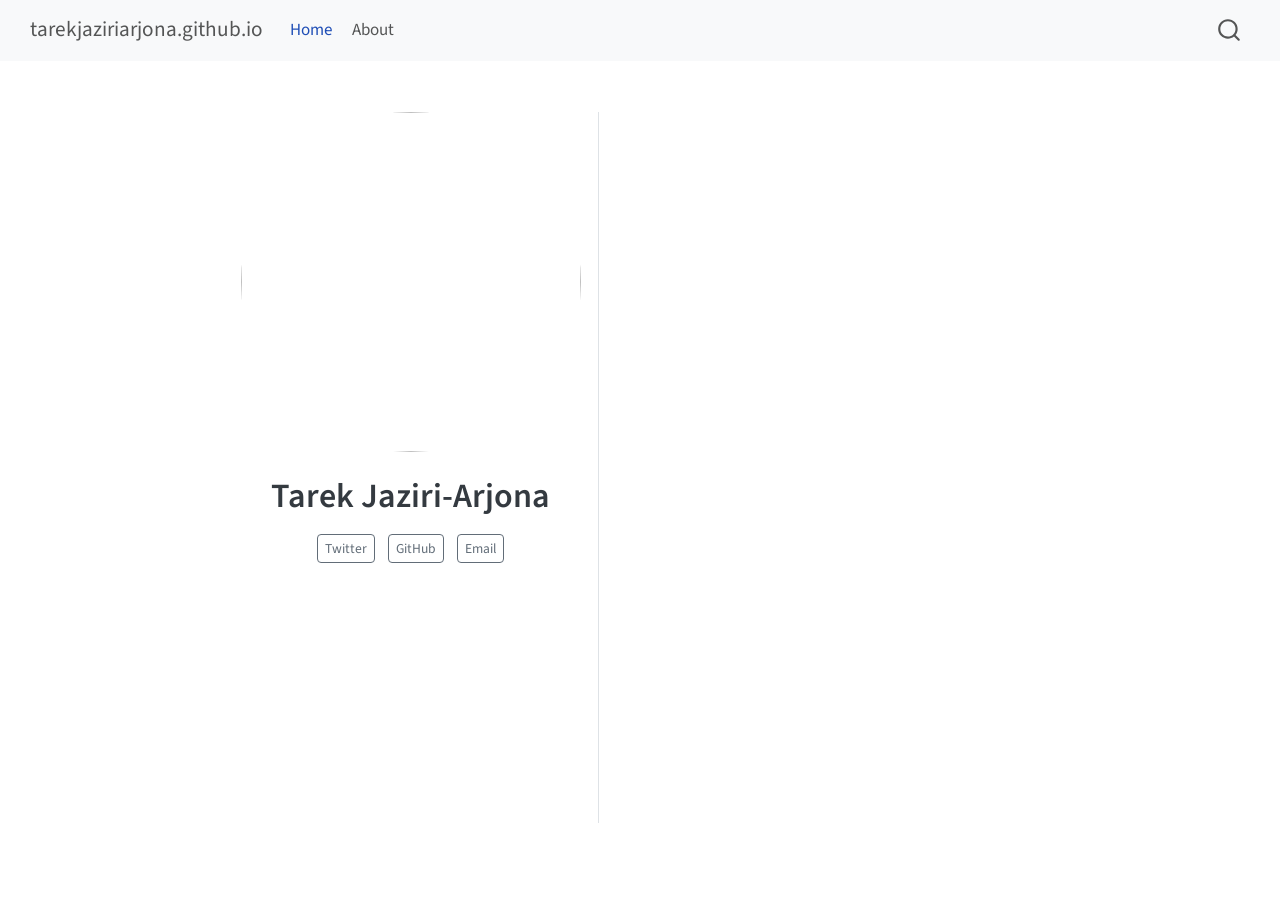
==== docs/index.html @ 38deed4d "about" ====
<!DOCTYPE html>
<html xmlns="http://www.w3.org/1999/xhtml" lang="en" xml:lang="en"><head>

<meta charset="utf-8">
<meta name="generator" content="quarto-1.4.554">

<meta name="viewport" content="width=device-width, initial-scale=1.0, user-scalable=yes">


<title>tarekjaziriarjona.github.io - Tarek Jaziri-Arjona</title>
<style>
code{white-space: pre-wrap;}
span.smallcaps{font-variant: small-caps;}
div.columns{display: flex; gap: min(4vw, 1.5em);}
div.column{flex: auto; overflow-x: auto;}
div.hanging-indent{margin-left: 1.5em; text-indent: -1.5em;}
ul.task-list{list-style: none;}
ul.task-list li input[type="checkbox"] {
  width: 0.8em;
  margin: 0 0.8em 0.2em -1em; /* quarto-specific, see https://github.com/quarto-dev/quarto-cli/issues/4556 */ 
  vertical-align: middle;
}
</style>


<script src="site_libs/quarto-nav/quarto-nav.js"></script>
<script src="site_libs/quarto-nav/headroom.min.js"></script>
<script src="site_libs/clipboard/clipboard.min.js"></script>
<script src="site_libs/quarto-search/autocomplete.umd.js"></script>
<script src="site_libs/quarto-search/fuse.min.js"></script>
<script src="site_libs/quarto-search/quarto-search.js"></script>
<meta name="quarto:offset" content="./">
<script src="site_libs/quarto-html/quarto.js"></script>
<script src="site_libs/quarto-html/popper.min.js"></script>
<script src="site_libs/quarto-html/tippy.umd.min.js"></script>
<link href="site_libs/quarto-html/tippy.css" rel="stylesheet">
<link href="site_libs/quarto-html/quarto-syntax-highlighting.css" rel="stylesheet" id="quarto-text-highlighting-styles">
<script src="site_libs/bootstrap/bootstrap.min.js"></script>
<link href="site_libs/bootstrap/bootstrap-icons.css" rel="stylesheet">
<link href="site_libs/bootstrap/bootstrap.min.css" rel="stylesheet" id="quarto-bootstrap" data-mode="light">
<script id="quarto-search-options" type="application/json">{
  "location": "navbar",
  "copy-button": false,
  "collapse-after": 3,
  "panel-placement": "end",
  "type": "overlay",
  "limit": 50,
  "keyboard-shortcut": [
    "f",
    "/",
    "s"
  ],
  "show-item-context": false,
  "language": {
    "search-no-results-text": "No results",
    "search-matching-documents-text": "matching documents",
    "search-copy-link-title": "Copy link to search",
    "search-hide-matches-text": "Hide additional matches",
    "search-more-match-text": "more match in this document",
    "search-more-matches-text": "more matches in this document",
    "search-clear-button-title": "Clear",
    "search-text-placeholder": "",
    "search-detached-cancel-button-title": "Cancel",
    "search-submit-button-title": "Submit",
    "search-label": "Search"
  }
}</script>


<link rel="stylesheet" href="styles.css">
</head>

<body class="nav-fixed fullcontent">

<div id="quarto-search-results"></div>
  <header id="quarto-header" class="headroom fixed-top">
    <nav class="navbar navbar-expand-lg " data-bs-theme="dark">
      <div class="navbar-container container-fluid">
      <div class="navbar-brand-container mx-auto">
    <a class="navbar-brand" href="./index.html">
    <span class="navbar-title">tarekjaziriarjona.github.io</span>
    </a>
  </div>
            <div id="quarto-search" class="" title="Search"></div>
          <button class="navbar-toggler" type="button" data-bs-toggle="collapse" data-bs-target="#navbarCollapse" aria-controls="navbarCollapse" aria-expanded="false" aria-label="Toggle navigation" onclick="if (window.quartoToggleHeadroom) { window.quartoToggleHeadroom(); }">
  <span class="navbar-toggler-icon"></span>
</button>
          <div class="collapse navbar-collapse" id="navbarCollapse">
            <ul class="navbar-nav navbar-nav-scroll me-auto">
  <li class="nav-item">
    <a class="nav-link active" href="./index.html" aria-current="page"> 
<span class="menu-text">Home</span></a>
  </li>  
  <li class="nav-item">
    <a class="nav-link" href="./about.html"> 
<span class="menu-text">About</span></a>
  </li>  
</ul>
          </div> <!-- /navcollapse -->
          <div class="quarto-navbar-tools">
</div>
      </div> <!-- /container-fluid -->
    </nav>
</header>
<!-- content -->
<div id="quarto-content" class="quarto-container page-columns page-rows-contents page-layout-article page-navbar">
<!-- sidebar -->
<!-- margin-sidebar -->
    
<!-- main -->
<div class="quarto-about-trestles content">
  <div class="about-entity">
    <img src="media/tarek.jpg" class="about-image
  round " style="height: 20em; width: 20em;">
<header id="title-block-header" class="quarto-title-block default">
<div class="quarto-title">
<h1 class="title">Tarek Jaziri-Arjona</h1>
</div>
<div class="quarto-title-meta">
  </div>
</header>
    <div class="about-links">
  <a href="https://www.x.com/tarekjaziri/" class="about-link" rel="" target="">
     <span class="about-link-text">Twitter</span>
  </a>
  <a href="https://github.com/tarekjaziriarjona" class="about-link" rel="" target="">
     <span class="about-link-text">GitHub</span>
  </a>
  <a href="mailto:tarek.jaziriarjona@eui.eu" class="about-link" rel="" target="">
     <span class="about-link-text">Email</span>
  </a>
</div>
  </div>
  <div class="about-contents"><main class="content" id="quarto-document-content">


</main></div>
</div>
 <!-- /main -->
<script id="quarto-html-after-body" type="application/javascript">
window.document.addEventListener("DOMContentLoaded", function (event) {
  const toggleBodyColorMode = (bsSheetEl) => {
    const mode = bsSheetEl.getAttribute("data-mode");
    const bodyEl = window.document.querySelector("body");
    if (mode === "dark") {
      bodyEl.classList.add("quarto-dark");
      bodyEl.classList.remove("quarto-light");
    } else {
      bodyEl.classList.add("quarto-light");
      bodyEl.classList.remove("quarto-dark");
    }
  }
  const toggleBodyColorPrimary = () => {
    const bsSheetEl = window.document.querySelector("link#quarto-bootstrap");
    if (bsSheetEl) {
      toggleBodyColorMode(bsSheetEl);
    }
  }
  toggleBodyColorPrimary();  
  const isCodeAnnotation = (el) => {
    for (const clz of el.classList) {
      if (clz.startsWith('code-annotation-')) {                     
        return true;
      }
    }
    return false;
  }
  const clipboard = new window.ClipboardJS('.code-copy-button', {
    text: function(trigger) {
      const codeEl = trigger.previousElementSibling.cloneNode(true);
      for (const childEl of codeEl.children) {
        if (isCodeAnnotation(childEl)) {
          childEl.remove();
        }
      }
      return codeEl.innerText;
    }
  });
  clipboard.on('success', function(e) {
    // button target
    const button = e.trigger;
    // don't keep focus
    button.blur();
    // flash "checked"
    button.classList.add('code-copy-button-checked');
    var currentTitle = button.getAttribute("title");
    button.setAttribute("title", "Copied!");
    let tooltip;
    if (window.bootstrap) {
      button.setAttribute("data-bs-toggle", "tooltip");
      button.setAttribute("data-bs-placement", "left");
      button.setAttribute("data-bs-title", "Copied!");
      tooltip = new bootstrap.Tooltip(button, 
        { trigger: "manual", 
          customClass: "code-copy-button-tooltip",
          offset: [0, -8]});
      tooltip.show();    
    }
    setTimeout(function() {
      if (tooltip) {
        tooltip.hide();
        button.removeAttribute("data-bs-title");
        button.removeAttribute("data-bs-toggle");
        button.removeAttribute("data-bs-placement");
      }
      button.setAttribute("title", currentTitle);
      button.classList.remove('code-copy-button-checked');
    }, 1000);
    // clear code selection
    e.clearSelection();
  });
    var localhostRegex = new RegExp(/^(?:http|https):\/\/localhost\:?[0-9]*\//);
    var mailtoRegex = new RegExp(/^mailto:/);
      var filterRegex = new RegExp('/' + window.location.host + '/');
    var isInternal = (href) => {
        return filterRegex.test(href) || localhostRegex.test(href) || mailtoRegex.test(href);
    }
    // Inspect non-navigation links and adorn them if external
 	var links = window.document.querySelectorAll('a[href]:not(.nav-link):not(.navbar-brand):not(.toc-action):not(.sidebar-link):not(.sidebar-item-toggle):not(.pagination-link):not(.no-external):not([aria-hidden]):not(.dropdown-item):not(.quarto-navigation-tool)');
    for (var i=0; i<links.length; i++) {
      const link = links[i];
      if (!isInternal(link.href)) {
        // undo the damage that might have been done by quarto-nav.js in the case of
        // links that we want to consider external
        if (link.dataset.originalHref !== undefined) {
          link.href = link.dataset.originalHref;
        }
      }
    }
  function tippyHover(el, contentFn, onTriggerFn, onUntriggerFn) {
    const config = {
      allowHTML: true,
      maxWidth: 500,
      delay: 100,
      arrow: false,
      appendTo: function(el) {
          return el.parentElement;
      },
      interactive: true,
      interactiveBorder: 10,
      theme: 'quarto',
      placement: 'bottom-start',
    };
    if (contentFn) {
      config.content = contentFn;
    }
    if (onTriggerFn) {
      config.onTrigger = onTriggerFn;
    }
    if (onUntriggerFn) {
      config.onUntrigger = onUntriggerFn;
    }
    window.tippy(el, config); 
  }
  const noterefs = window.document.querySelectorAll('a[role="doc-noteref"]');
  for (var i=0; i<noterefs.length; i++) {
    const ref = noterefs[i];
    tippyHover(ref, function() {
      // use id or data attribute instead here
      let href = ref.getAttribute('data-footnote-href') || ref.getAttribute('href');
      try { href = new URL(href).hash; } catch {}
      const id = href.replace(/^#\/?/, "");
      const note = window.document.getElementById(id);
      if (note) {
        return note.innerHTML;
      } else {
        return "";
      }
    });
  }
  const xrefs = window.document.querySelectorAll('a.quarto-xref');
  const processXRef = (id, note) => {
    // Strip column container classes
    const stripColumnClz = (el) => {
      el.classList.remove("page-full", "page-columns");
      if (el.children) {
        for (const child of el.children) {
          stripColumnClz(child);
        }
      }
    }
    stripColumnClz(note)
    if (id === null || id.startsWith('sec-')) {
      // Special case sections, only their first couple elements
      const container = document.createElement("div");
      if (note.children && note.children.length > 2) {
        container.appendChild(note.children[0].cloneNode(true));
        for (let i = 1; i < note.children.length; i++) {
          const child = note.children[i];
          if (child.tagName === "P" && child.innerText === "") {
            continue;
          } else {
            container.appendChild(child.cloneNode(true));
            break;
          }
        }
        if (window.Quarto?.typesetMath) {
          window.Quarto.typesetMath(container);
        }
        return container.innerHTML
      } else {
        if (window.Quarto?.typesetMath) {
          window.Quarto.typesetMath(note);
        }
        return note.innerHTML;
      }
    } else {
      // Remove any anchor links if they are present
      const anchorLink = note.querySelector('a.anchorjs-link');
      if (anchorLink) {
        anchorLink.remove();
      }
      if (window.Quarto?.typesetMath) {
        window.Quarto.typesetMath(note);
      }
      // TODO in 1.5, we should make sure this works without a callout special case
      if (note.classList.contains("callout")) {
        return note.outerHTML;
      } else {
        return note.innerHTML;
      }
    }
  }
  for (var i=0; i<xrefs.length; i++) {
    const xref = xrefs[i];
    tippyHover(xref, undefined, function(instance) {
      instance.disable();
      let url = xref.getAttribute('href');
      let hash = undefined; 
      if (url.startsWith('#')) {
        hash = url;
      } else {
        try { hash = new URL(url).hash; } catch {}
      }
      if (hash) {
        const id = hash.replace(/^#\/?/, "");
        const note = window.document.getElementById(id);
        if (note !== null) {
          try {
            const html = processXRef(id, note.cloneNode(true));
            instance.setContent(html);
          } finally {
            instance.enable();
            instance.show();
          }
        } else {
          // See if we can fetch this
          fetch(url.split('#')[0])
          .then(res => res.text())
          .then(html => {
            const parser = new DOMParser();
            const htmlDoc = parser.parseFromString(html, "text/html");
            const note = htmlDoc.getElementById(id);
            if (note !== null) {
              const html = processXRef(id, note);
              instance.setContent(html);
            } 
          }).finally(() => {
            instance.enable();
            instance.show();
          });
        }
      } else {
        // See if we can fetch a full url (with no hash to target)
        // This is a special case and we should probably do some content thinning / targeting
        fetch(url)
        .then(res => res.text())
        .then(html => {
          const parser = new DOMParser();
          const htmlDoc = parser.parseFromString(html, "text/html");
          const note = htmlDoc.querySelector('main.content');
          if (note !== null) {
            // This should only happen for chapter cross references
            // (since there is no id in the URL)
            // remove the first header
            if (note.children.length > 0 && note.children[0].tagName === "HEADER") {
              note.children[0].remove();
            }
            const html = processXRef(null, note);
            instance.setContent(html);
          } 
        }).finally(() => {
          instance.enable();
          instance.show();
        });
      }
    }, function(instance) {
    });
  }
      let selectedAnnoteEl;
      const selectorForAnnotation = ( cell, annotation) => {
        let cellAttr = 'data-code-cell="' + cell + '"';
        let lineAttr = 'data-code-annotation="' +  annotation + '"';
        const selector = 'span[' + cellAttr + '][' + lineAttr + ']';
        return selector;
      }
      const selectCodeLines = (annoteEl) => {
        const doc = window.document;
        const targetCell = annoteEl.getAttribute("data-target-cell");
        const targetAnnotation = annoteEl.getAttribute("data-target-annotation");
        const annoteSpan = window.document.querySelector(selectorForAnnotation(targetCell, targetAnnotation));
        const lines = annoteSpan.getAttribute("data-code-lines").split(",");
        const lineIds = lines.map((line) => {
          return targetCell + "-" + line;
        })
        let top = null;
        let height = null;
        let parent = null;
        if (lineIds.length > 0) {
            //compute the position of the single el (top and bottom and make a div)
            const el = window.document.getElementById(lineIds[0]);
            top = el.offsetTop;
            height = el.offsetHeight;
            parent = el.parentElement.parentElement;
          if (lineIds.length > 1) {
            const lastEl = window.document.getElementById(lineIds[lineIds.length - 1]);
            const bottom = lastEl.offsetTop + lastEl.offsetHeight;
            height = bottom - top;
          }
          if (top !== null && height !== null && parent !== null) {
            // cook up a div (if necessary) and position it 
            let div = window.document.getElementById("code-annotation-line-highlight");
            if (div === null) {
              div = window.document.createElement("div");
              div.setAttribute("id", "code-annotation-line-highlight");
              div.style.position = 'absolute';
              parent.appendChild(div);
            }
            div.style.top = top - 2 + "px";
            div.style.height = height + 4 + "px";
            div.style.left = 0;
            let gutterDiv = window.document.getElementById("code-annotation-line-highlight-gutter");
            if (gutterDiv === null) {
              gutterDiv = window.document.createElement("div");
              gutterDiv.setAttribute("id", "code-annotation-line-highlight-gutter");
              gutterDiv.style.position = 'absolute';
              const codeCell = window.document.getElementById(targetCell);
              const gutter = codeCell.querySelector('.code-annotation-gutter');
              gutter.appendChild(gutterDiv);
            }
            gutterDiv.style.top = top - 2 + "px";
            gutterDiv.style.height = height + 4 + "px";
          }
          selectedAnnoteEl = annoteEl;
        }
      };
      const unselectCodeLines = () => {
        const elementsIds = ["code-annotation-line-highlight", "code-annotation-line-highlight-gutter"];
        elementsIds.forEach((elId) => {
          const div = window.document.getElementById(elId);
          if (div) {
            div.remove();
          }
        });
        selectedAnnoteEl = undefined;
      };
        // Handle positioning of the toggle
    window.addEventListener(
      "resize",
      throttle(() => {
        elRect = undefined;
        if (selectedAnnoteEl) {
          selectCodeLines(selectedAnnoteEl);
        }
      }, 10)
    );
    function throttle(fn, ms) {
    let throttle = false;
    let timer;
      return (...args) => {
        if(!throttle) { // first call gets through
            fn.apply(this, args);
            throttle = true;
        } else { // all the others get throttled
            if(timer) clearTimeout(timer); // cancel #2
            timer = setTimeout(() => {
              fn.apply(this, args);
              timer = throttle = false;
            }, ms);
        }
      };
    }
      // Attach click handler to the DT
      const annoteDls = window.document.querySelectorAll('dt[data-target-cell]');
      for (const annoteDlNode of annoteDls) {
        annoteDlNode.addEventListener('click', (event) => {
          const clickedEl = event.target;
          if (clickedEl !== selectedAnnoteEl) {
            unselectCodeLines();
            const activeEl = window.document.querySelector('dt[data-target-cell].code-annotation-active');
            if (activeEl) {
              activeEl.classList.remove('code-annotation-active');
            }
            selectCodeLines(clickedEl);
            clickedEl.classList.add('code-annotation-active');
          } else {
            // Unselect the line
            unselectCodeLines();
            clickedEl.classList.remove('code-annotation-active');
          }
        });
      }
  const findCites = (el) => {
    const parentEl = el.parentElement;
    if (parentEl) {
      const cites = parentEl.dataset.cites;
      if (cites) {
        return {
          el,
          cites: cites.split(' ')
        };
      } else {
        return findCites(el.parentElement)
      }
    } else {
      return undefined;
    }
  };
  var bibliorefs = window.document.querySelectorAll('a[role="doc-biblioref"]');
  for (var i=0; i<bibliorefs.length; i++) {
    const ref = bibliorefs[i];
    const citeInfo = findCites(ref);
    if (citeInfo) {
      tippyHover(citeInfo.el, function() {
        var popup = window.document.createElement('div');
        citeInfo.cites.forEach(function(cite) {
          var citeDiv = window.document.createElement('div');
          citeDiv.classList.add('hanging-indent');
          citeDiv.classList.add('csl-entry');
          var biblioDiv = window.document.getElementById('ref-' + cite);
          if (biblioDiv) {
            citeDiv.innerHTML = biblioDiv.innerHTML;
          }
          popup.appendChild(citeDiv);
        });
        return popup.innerHTML;
      });
    }
  }
});
</script>
</div> <!-- /content -->




</body></html>
---- docs/site_libs/quarto-html/tippy.css ----
.tippy-box[data-animation=fade][data-state=hidden]{opacity:0}[data-tippy-root]{max-width:calc(100vw - 10px)}.tippy-box{position:relative;background-color:#333;color:#fff;border-radius:4px;font-size:14px;line-height:1.4;white-space:normal;outline:0;transition-property:transform,visibility,opacity}.tippy-box[data-placement^=top]>.tippy-arrow{bottom:0}.tippy-box[data-placement^=top]>.tippy-arrow:before{bottom:-7px;left:0;border-width:8px 8px 0;border-top-color:initial;transform-origin:center top}.tippy-box[data-placement^=bottom]>.tippy-arrow{top:0}.tippy-box[data-placement^=bottom]>.tippy-arrow:before{top:-7px;left:0;border-width:0 8px 8px;border-bottom-color:initial;transform-origin:center bottom}.tippy-box[data-placement^=left]>.tippy-arrow{right:0}.tippy-box[data-placement^=left]>.tippy-arrow:before{border-width:8px 0 8px 8px;border-left-color:initial;right:-7px;transform-origin:center left}.tippy-box[data-placement^=right]>.tippy-arrow{left:0}.tippy-box[data-placement^=right]>.tippy-arrow:before{left:-7px;border-width:8px 8px 8px 0;border-right-color:initial;transform-origin:center right}.tippy-box[data-inertia][data-state=visible]{transition-timing-function:cubic-bezier(.54,1.5,.38,1.11)}.tippy-arrow{width:16px;height:16px;color:#333}.tippy-arrow:before{content:"";position:absolute;border-color:transparent;border-style:solid}.tippy-content{position:relative;padding:5px 9px;z-index:1}
---- docs/site_libs/quarto-html/quarto-syntax-highlighting.css ----
/* quarto syntax highlight colors */
:root {
  --quarto-hl-ot-color: #003B4F;
  --quarto-hl-at-color: #657422;
  --quarto-hl-ss-color: #20794D;
  --quarto-hl-an-color: #5E5E5E;
  --quarto-hl-fu-color: #4758AB;
  --quarto-hl-st-color: #20794D;
  --quarto-hl-cf-color: #003B4F;
  --quarto-hl-op-color: #5E5E5E;
  --quarto-hl-er-color: #AD0000;
  --quarto-hl-bn-color: #AD0000;
  --quarto-hl-al-color: #AD0000;
  --quarto-hl-va-color: #111111;
  --quarto-hl-bu-color: inherit;
  --quarto-hl-ex-color: inherit;
  --quarto-hl-pp-color: #AD0000;
  --quarto-hl-in-color: #5E5E5E;
  --quarto-hl-vs-color: #20794D;
  --quarto-hl-wa-color: #5E5E5E;
  --quarto-hl-do-color: #5E5E5E;
  --quarto-hl-im-color: #00769E;
  --quarto-hl-ch-color: #20794D;
  --quarto-hl-dt-color: #AD0000;
  --quarto-hl-fl-color: #AD0000;
  --quarto-hl-co-color: #5E5E5E;
  --quarto-hl-cv-color: #5E5E5E;
  --quarto-hl-cn-color: #8f5902;
  --quarto-hl-sc-color: #5E5E5E;
  --quarto-hl-dv-color: #AD0000;
  --quarto-hl-kw-color: #003B4F;
}

/* other quarto variables */
:root {
  --quarto-font-monospace: SFMono-Regular, Menlo, Monaco, Consolas, "Liberation Mono", "Courier New", monospace;
}

pre > code.sourceCode > span {
  color: #003B4F;
}

code span {
  color: #003B4F;
}

code.sourceCode > span {
  color: #003B4F;
}

div.sourceCode,
div.sourceCode pre.sourceCode {
  color: #003B4F;
}

code span.ot {
  color: #003B4F;
  font-style: inherit;
}

code span.at {
  color: #657422;
  font-style: inherit;
}

code span.ss {
  color: #20794D;
  font-style: inherit;
}

code span.an {
  color: #5E5E5E;
  font-style: inherit;
}

code span.fu {
  color: #4758AB;
  font-style: inherit;
}

code span.st {
  color: #20794D;
  font-style: inherit;
}

code span.cf {
  color: #003B4F;
  font-style: inherit;
}

code span.op {
  color: #5E5E5E;
  font-style: inherit;
}

code span.er {
  color: #AD0000;
  font-style: inherit;
}

code span.bn {
  color: #AD0000;
  font-style: inherit;
}

code span.al {
  color: #AD0000;
  font-style: inherit;
}

code span.va {
  color: #111111;
  font-style: inherit;
}

code span.bu {
  font-style: inherit;
}

code span.ex {
  font-style: inherit;
}

code span.pp {
  color: #AD0000;
  font-style: inherit;
}

code span.in {
  color: #5E5E5E;
  font-style: inherit;
}

code span.vs {
  color: #20794D;
  font-style: inherit;
}

code span.wa {
  color: #5E5E5E;
  font-style: italic;
}

code span.do {
  color: #5E5E5E;
  font-style: italic;
}

code span.im {
  color: #00769E;
  font-style: inherit;
}

code span.ch {
  color: #20794D;
  font-style: inherit;
}

code span.dt {
  color: #AD0000;
  font-style: inherit;
}

code span.fl {
  color: #AD0000;
  font-style: inherit;
}

code span.co {
  color: #5E5E5E;
  font-style: inherit;
}

code span.cv {
  color: #5E5E5E;
  font-style: italic;
}

code span.cn {
  color: #8f5902;
  font-style: inherit;
}

code span.sc {
  color: #5E5E5E;
  font-style: inherit;
}

code span.dv {
  color: #AD0000;
  font-style: inherit;
}

code span.kw {
  color: #003B4F;
  font-style: inherit;
}

.prevent-inlining {
  content: "</";
}

/*# sourceMappingURL=debc5d5d77c3f9108843748ff7464032.css.map */
---- docs/styles.css ----
/* css styles */
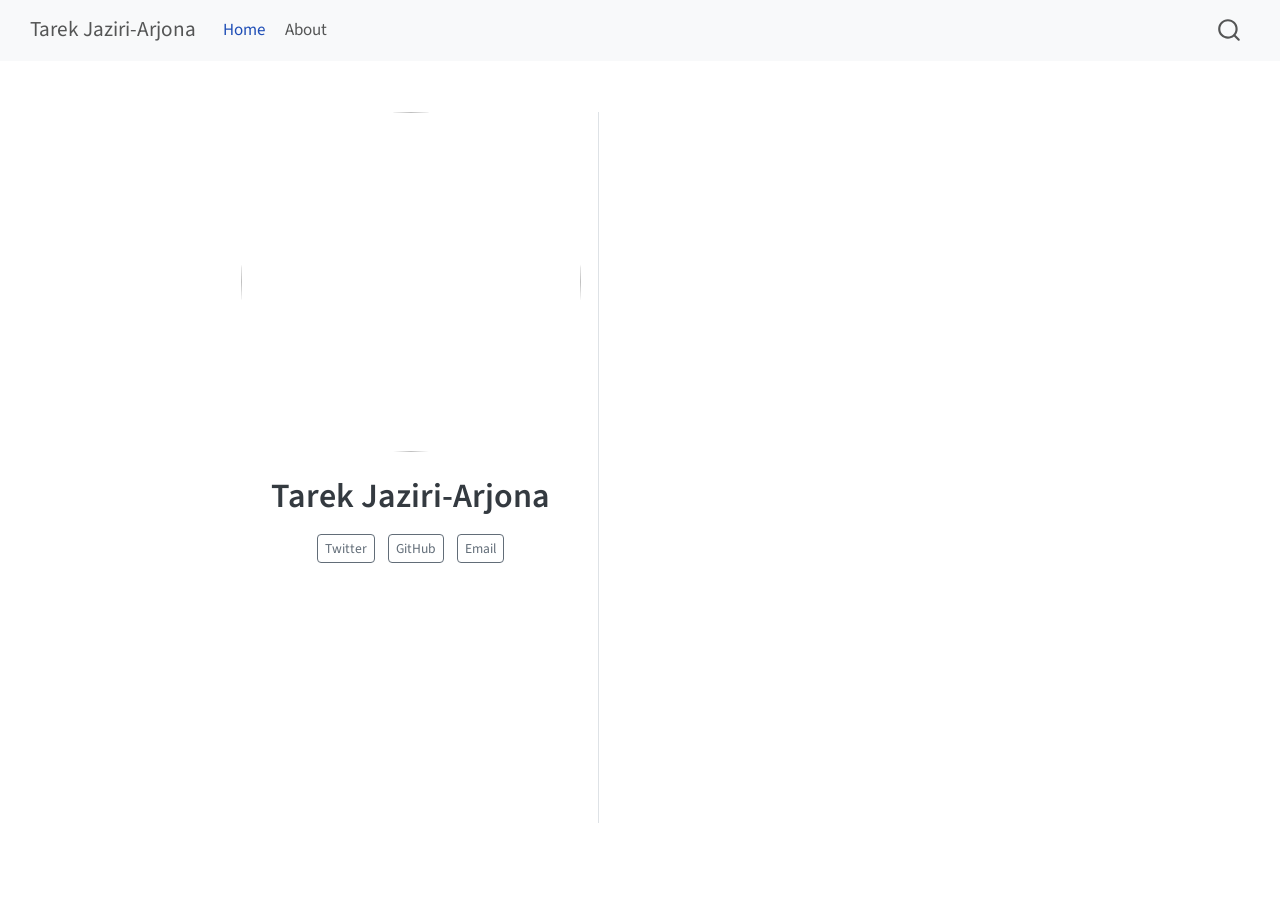
==== commit 901fc55d: "ok" ====
--- a/docs/index.html
+++ b/docs/index.html
@@ -7,7 +7,7 @@
 <meta name="viewport" content="width=device-width, initial-scale=1.0, user-scalable=yes">
 
 
-<title>tarekjaziriarjona.github.io - Tarek Jaziri-Arjona</title>
+<title>Tarek Jaziri-Arjona</title>
 <style>
 code{white-space: pre-wrap;}
 span.smallcaps{font-variant: small-caps;}
@@ -78,7 +78,7 @@
       <div class="navbar-container container-fluid">
       <div class="navbar-brand-container mx-auto">
     <a class="navbar-brand" href="./index.html">
-    <span class="navbar-title">tarekjaziriarjona.github.io</span>
+    <span class="navbar-title">Tarek Jaziri-Arjona</span>
     </a>
   </div>
             <div id="quarto-search" class="" title="Search"></div>
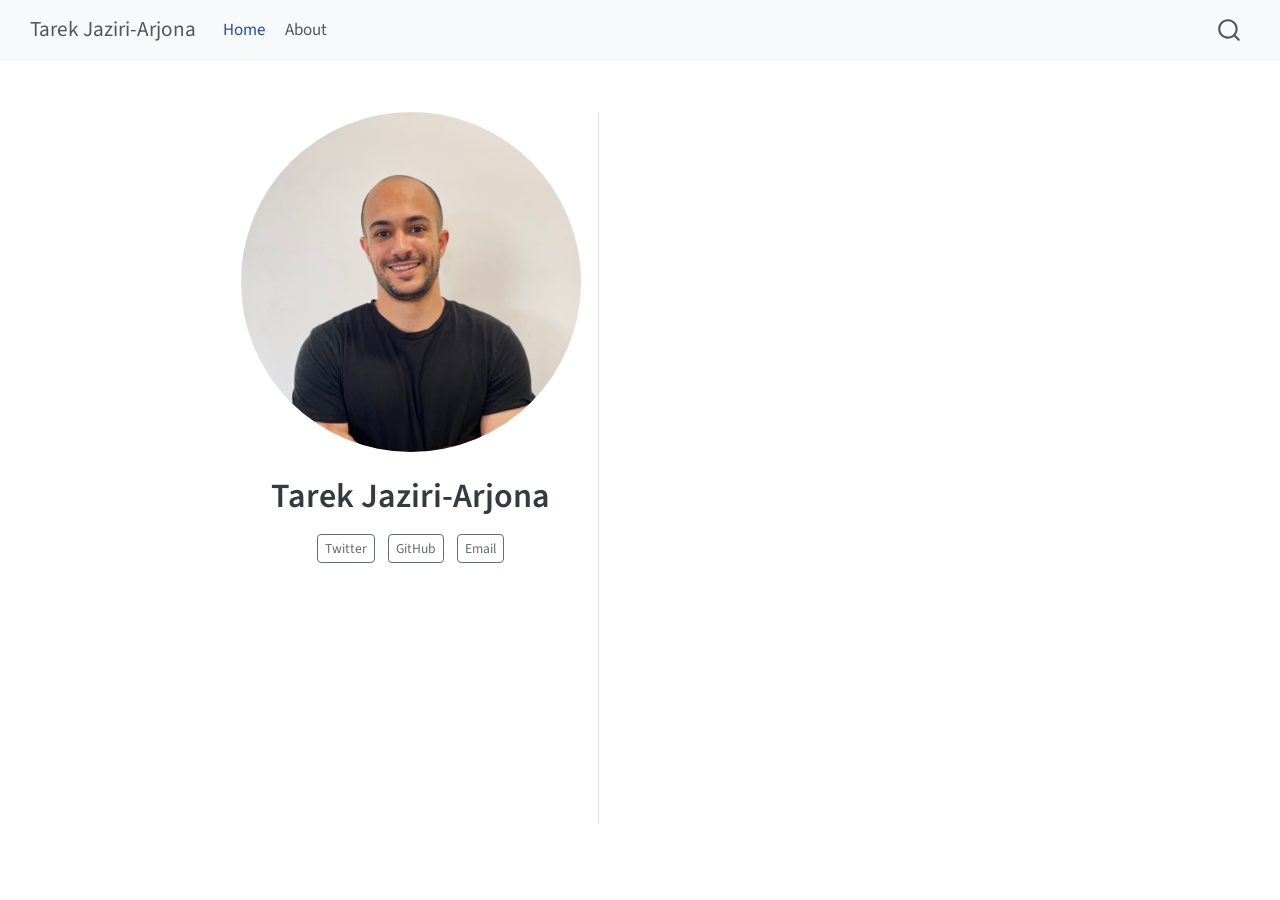
==== commit 4ed50156: "media" ====
--- a/docs/index.html
+++ b/docs/index.html
@@ -110,7 +110,7 @@
 <!-- main -->
 <div class="quarto-about-trestles content">
   <div class="about-entity">
-    <img src="media/tarek.jpg" class="about-image
+    <img src="media/tarek.jpeg" class="about-image
   round " style="height: 20em; width: 20em;">
 <header id="title-block-header" class="quarto-title-block default">
 <div class="quarto-title">
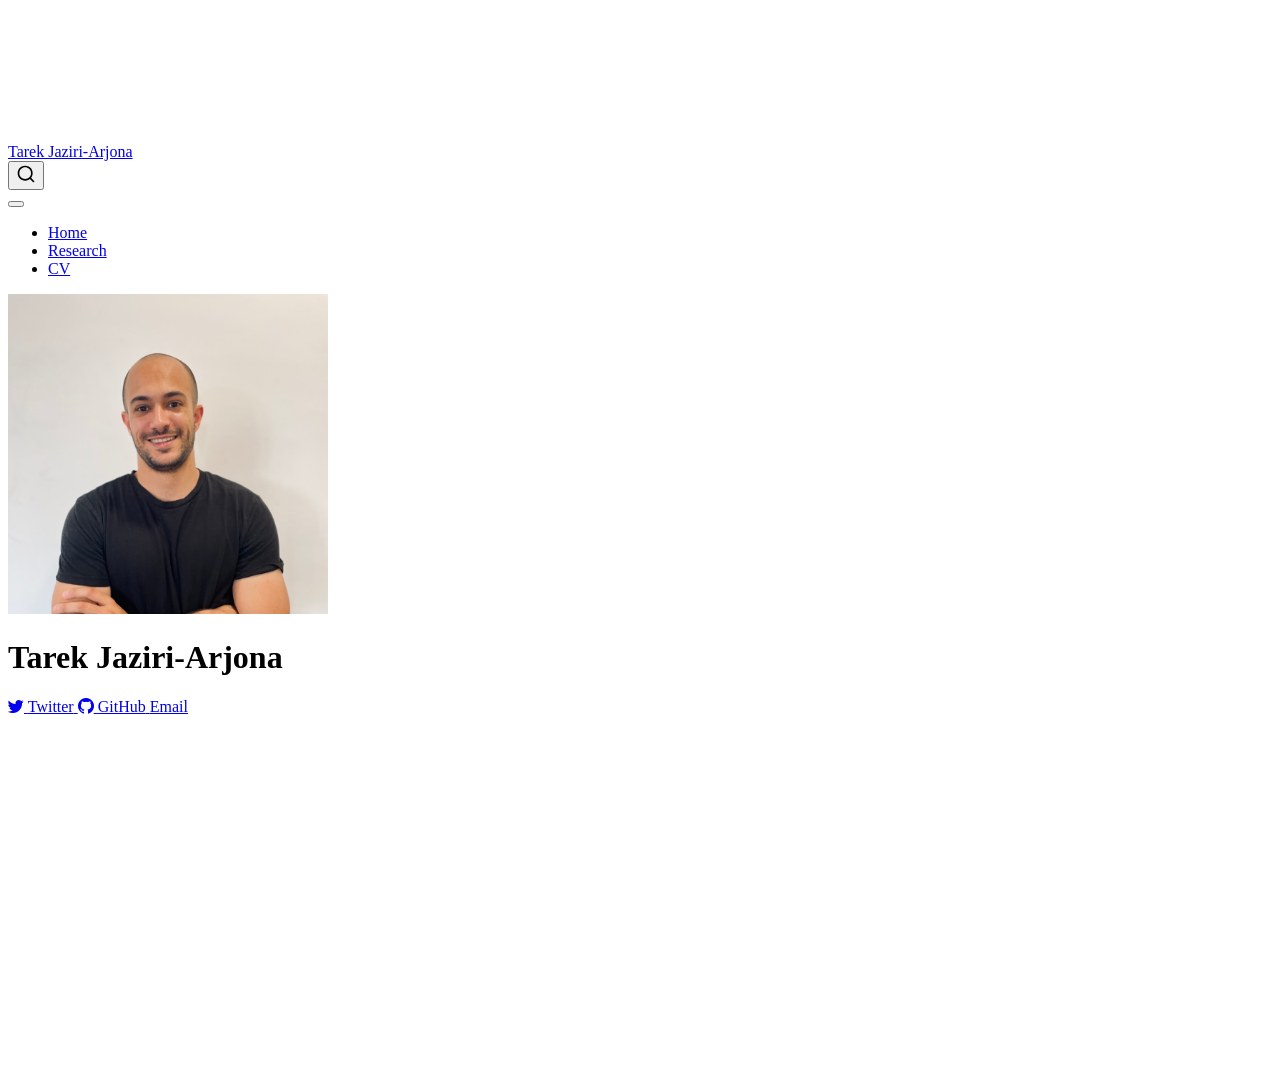
==== commit 5a0751f0: "change" ====
--- a/docs/index.html
+++ b/docs/index.html
@@ -70,7 +70,7 @@
 <link rel="stylesheet" href="styles.css">
 </head>
 
-<body class="nav-fixed fullcontent">
+<body class="nav-fixed">
 
 <div id="quarto-search-results"></div>
   <header id="quarto-header" class="headroom fixed-top">
@@ -93,7 +93,11 @@
   </li>  
   <li class="nav-item">
     <a class="nav-link" href="./about.html"> 
-<span class="menu-text">About</span></a>
+<span class="menu-text">Research</span></a>
+  </li>  
+  <li class="nav-item">
+    <a class="nav-link" href="./CV.html"> 
+<span class="menu-text">CV</span></a>
   </li>  
 </ul>
           </div> <!-- /navcollapse -->
@@ -103,12 +107,12 @@
     </nav>
 </header>
 <!-- content -->
-<div id="quarto-content" class="quarto-container page-columns page-rows-contents page-layout-article page-navbar">
+<div id="quarto-content" class="quarto-container page-columns page-rows-contents page-layout-full page-navbar">
 <!-- sidebar -->
 <!-- margin-sidebar -->
     
 <!-- main -->
-<div class="quarto-about-trestles content">
+<div class="quarto-about-trestles content column-page">
   <div class="about-entity">
     <img src="media/tarek.jpeg" class="about-image
   round " style="height: 20em; width: 20em;">
@@ -116,14 +120,16 @@
 <div class="quarto-title">
 <h1 class="title">Tarek Jaziri-Arjona</h1>
 </div>
-<div class="quarto-title-meta">
+<div class="quarto-title-meta column-page">
   </div>
 </header>
     <div class="about-links">
   <a href="https://www.x.com/tarekjaziri/" class="about-link" rel="" target="">
+    <i class="bi bi-twitter"></i>
      <span class="about-link-text">Twitter</span>
   </a>
   <a href="https://github.com/tarekjaziriarjona" class="about-link" rel="" target="">
+    <i class="bi bi-github"></i>
      <span class="about-link-text">GitHub</span>
   </a>
   <a href="mailto:tarek.jaziriarjona@eui.eu" class="about-link" rel="" target="">
@@ -131,7 +137,7 @@
   </a>
 </div>
   </div>
-  <div class="about-contents"><main class="content" id="quarto-document-content">
+  <div class="about-contents"><main class="content column-page" id="quarto-document-content">
 
 
 </main></div>
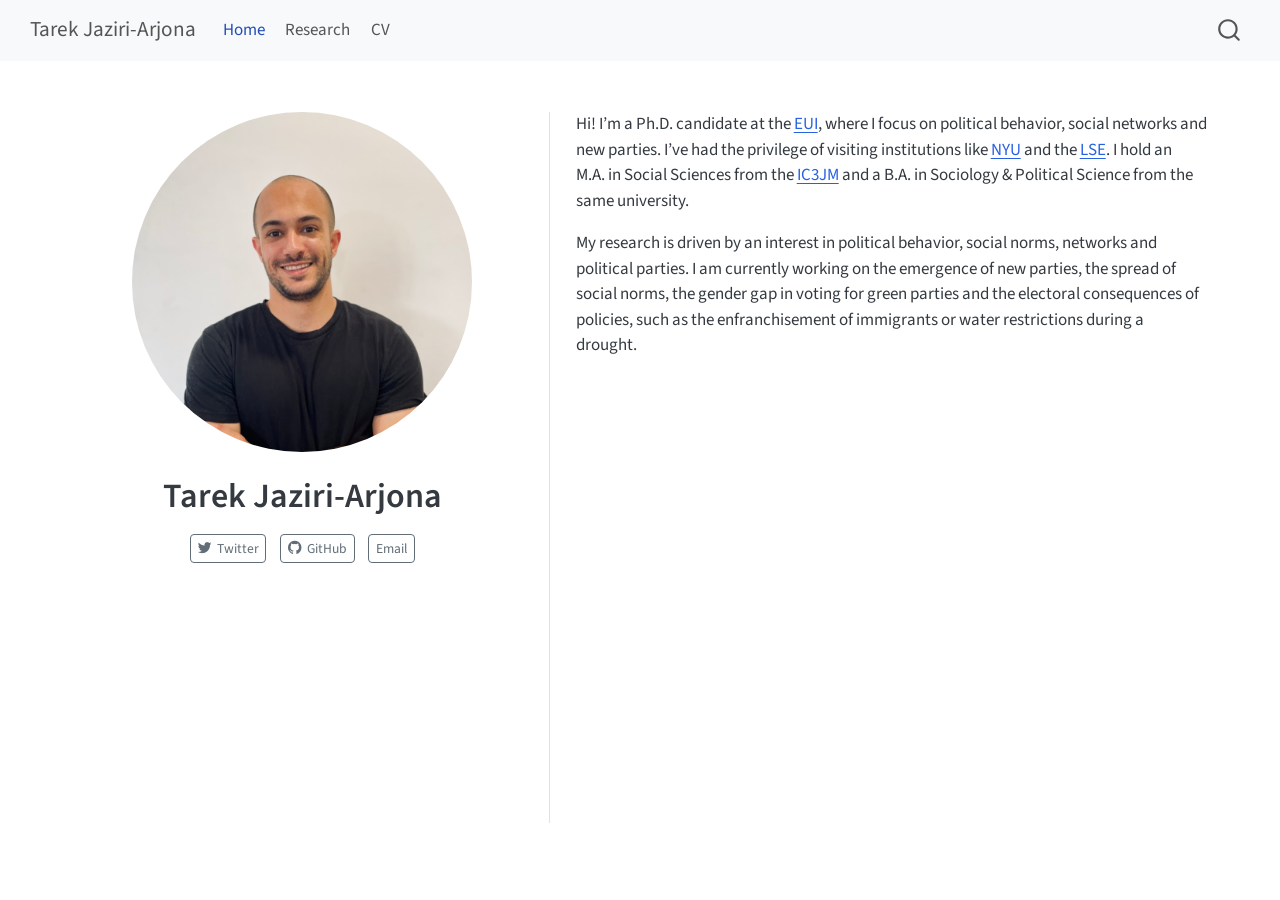
==== commit db45b694: "abotu" ====
--- a/docs/index.html
+++ b/docs/index.html
@@ -92,7 +92,7 @@
 <span class="menu-text">Home</span></a>
   </li>  
   <li class="nav-item">
-    <a class="nav-link" href="./about.html"> 
+    <a class="nav-link" href="./research.html"> 
 <span class="menu-text">Research</span></a>
   </li>  
   <li class="nav-item">
@@ -138,6 +138,8 @@
 </div>
   </div>
   <div class="about-contents"><main class="content column-page" id="quarto-document-content">
+<p>Hi! I’m a Ph.D.&nbsp;candidate at the <a href="https://www.eui.eu/en/home">EUI</a>, where I focus on political behavior, social networks and new parties. I’ve had the privilege of visiting institutions like <a href="https://as.nyu.edu/departments/politics.html">NYU</a> and the <a href="https://www.lse.ac.uk/government">LSE</a>. I hold an M.A.&nbsp;in Social Sciences from the <a href="https://ic3jm.es/en/">IC3JM</a> and a B.A. in Sociology &amp; Political Science from the same university.</p>
+<p>My research is driven by an interest in political behavior, social norms, networks and political parties. I am currently working on the emergence of new parties, the spread of social norms, the gender gap in voting for green parties and the electoral consequences of policies, such as the enfranchisement of immigrants or water restrictions during a drought.</p>
 
 
 </main></div>
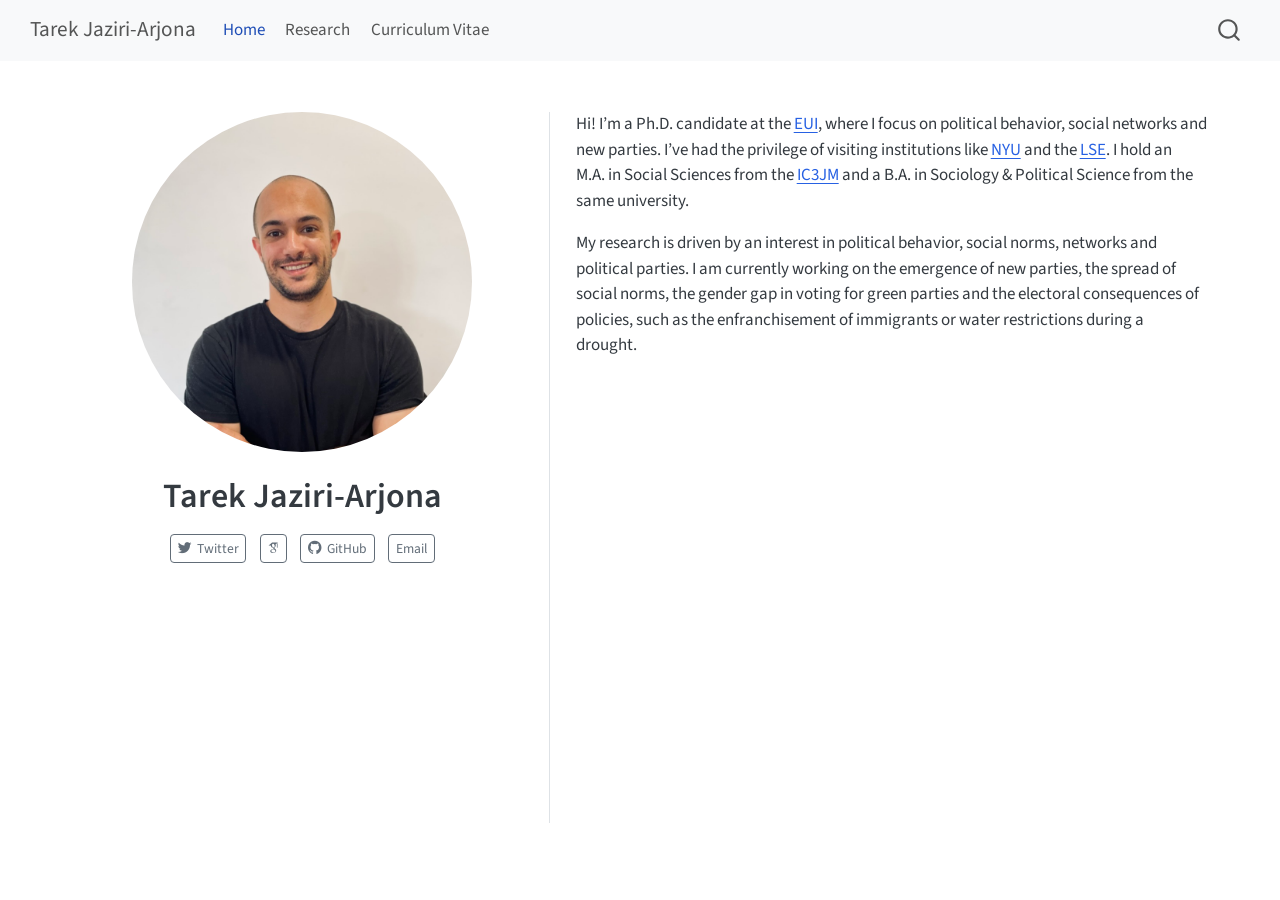
==== commit b4921a6a: "ch" ====
--- a/docs/index.html
+++ b/docs/index.html
@@ -38,6 +38,8 @@
 <script src="site_libs/bootstrap/bootstrap.min.js"></script>
 <link href="site_libs/bootstrap/bootstrap-icons.css" rel="stylesheet">
 <link href="site_libs/bootstrap/bootstrap.min.css" rel="stylesheet" id="quarto-bootstrap" data-mode="light">
+<link href="site_libs/quarto-contrib/academicons-1.9.2/all.css" rel="stylesheet">
+<link href="site_libs/quarto-contrib/academicons-1.9.2/size.css" rel="stylesheet">
 <script id="quarto-search-options" type="application/json">{
   "location": "navbar",
   "copy-button": false,
@@ -97,7 +99,7 @@
   </li>  
   <li class="nav-item">
     <a class="nav-link" href="./CV.html"> 
-<span class="menu-text">CV</span></a>
+<span class="menu-text">Curriculum Vitae</span></a>
   </li>  
 </ul>
           </div> <!-- /navcollapse -->
@@ -128,6 +130,9 @@
     <i class="bi bi-twitter"></i>
      <span class="about-link-text">Twitter</span>
   </a>
+  <a href="https://scholar.google.com/citations?user=UDPjzgoAAAAJ&amp;hl=en&amp;oi=ao" class="about-link" rel="" target="">
+     <span class="about-link-text"><i class="ai  ai-google-scholar"></i></span>
+  </a>
   <a href="https://github.com/tarekjaziriarjona" class="about-link" rel="" target="">
     <i class="bi bi-github"></i>
      <span class="about-link-text">GitHub</span>
--- a/docs/site_libs/quarto-contrib/academicons-1.9.2/all.css
+++ b/docs/site_libs/quarto-contrib/academicons-1.9.2/all.css
@@ -0,0 +1,738 @@
+/*
+ *  Academicons 1.9.4 by James Walsh (https://github.com/jpswalsh) and Katja Bercic (https://github.com/katjabercic)
+ *  Fonts generated using FontForge - https://fontforge.org
+ *  Square icons designed to be used alongside Font Awesome square icons - https://fortawesome.github.io/Font-Awesome/
+ *  Licenses - Font: SIL OFL 1.1, CSS: MIT License
+ */
+@font-face {
+  font-family: 'Academicons';
+  font-style: normal;
+  font-weight: 400;
+  font-display: block;
+  src: url('1e21o67/academicons.eot');
+  src: url('1e21o67/academicons.eot') format('embedded-opentype'),
+    url('1e21o67/academicons.ttf') format('truetype'),
+    url('1e21o67/academicons.woff') format('woff'),
+    url('1e21o67/academicons.svg') format('svg');
+}
+
+.ai {
+  font-family: 'Academicons';
+  font-weight: 400;
+  -moz-osx-font-smoothing: grayscale;
+  -webkit-font-smoothing: antialiased;
+  display: inline-block;
+  font-style: normal;
+  font-variant: normal;
+  text-rendering: auto;
+  line-height: 1;
+}
+
+.ai-academia:before {
+  content: "\e9af";
+}
+
+.ai-academia-square:before {
+  content: "\e93d";
+}
+
+.ai-acclaim:before {
+  content: "\e92e";
+}
+
+.ai-acclaim-square:before {
+  content: "\e93a";
+}
+
+.ai-acm:before {
+  content: "\e93c";
+}
+
+.ai-acm-square:before {
+  content: "\e95d";
+}
+
+.ai-acmdl:before {
+  content: "\e96a";
+}
+
+.ai-acmdl-square:before {
+  content: "\e9d3";
+}
+
+.ai-ads:before {
+  content: "\e9cb";
+}
+
+.ai-ads-square:before {
+  content: "\e94a";
+}
+
+.ai-africarxiv:before {
+  content: "\e91b";
+}
+
+.ai-africarxiv-square:before {
+  content: "\e90b";
+}
+
+.ai-archive:before {
+  content: "\e955";
+}
+
+.ai-archive-square:before {
+  content: "\e956";
+}
+
+.ai-arxiv:before {
+  content: "\e974";
+}
+
+.ai-arxiv-square:before {
+  content: "\e9a6";
+}
+
+.ai-biorxiv:before {
+  content: "\e9a2";
+}
+
+.ai-biorxiv-square:before {
+  content: "\e98b";
+}
+
+.ai-ceur:before {
+  content: "\e96d";
+}
+
+.ai-ceur-square:before {
+  content: "\e92f";
+}
+
+.ai-ciencia-vitae:before {
+  content: "\e912";
+}
+
+.ai-ciencia-vitae-square:before {
+  content: "\e913";
+}
+
+.ai-clarivate:before {
+  content: "\e924";
+}
+
+.ai-clarivate-square:before {
+  content: "\e925";
+}
+
+.ai-closed-access:before {
+  content: "\e942";
+}
+
+.ai-closed-access-square:before {
+  content: "\e943";
+}
+
+.ai-conversation:before {
+  content: "\e94c";
+}
+
+.ai-conversation-square:before {
+  content: "\e915";
+}
+
+.ai-coursera:before {
+  content: "\e95f";
+}
+
+.ai-coursera-square:before {
+  content: "\e97f";
+}
+
+.ai-crossref:before {
+  content: "\e918";
+}
+
+.ai-crossref-square:before {
+  content: "\e919";
+}
+
+.ai-cv:before {
+  content: "\e9a5";
+}
+
+.ai-cv-square:before {
+  content: "\e90a";
+}
+
+.ai-datacite:before {
+  content: "\e91c";
+}
+
+.ai-datacite-square:before {
+  content: "\e91d";
+}
+
+.ai-dataverse:before {
+  content: "\e9f7";
+}
+
+.ai-dataverse-square:before {
+  content: "\e9e4";
+}
+
+.ai-dblp:before {
+  content: "\e94f";
+}
+
+.ai-dblp-square:before {
+  content: "\e93f";
+}
+
+.ai-depsy:before {
+  content: "\e97a";
+}
+
+.ai-depsy-square:before {
+  content: "\e94b";
+}
+
+.ai-doi:before {
+  content: "\e97e";
+}
+
+.ai-doi-square:before {
+  content: "\e98f";
+}
+
+.ai-dryad:before {
+  content: "\e97c";
+}
+
+.ai-dryad-square:before {
+  content: "\e98c";
+}
+
+.ai-elsevier:before {
+  content: "\e961";
+}
+
+.ai-elsevier-square:before {
+  content: "\e910";
+}
+
+.ai-figshare:before {
+  content: "\e981";
+}
+
+.ai-figshare-square:before {
+  content: "\e9e7";
+}
+
+.ai-google-scholar:before {
+  content: "\e9d4";
+}
+
+.ai-google-scholar-square:before {
+  content: "\e9f9";
+}
+
+.ai-hal:before {
+  content: "\e92c";
+}
+
+.ai-hal-square:before {
+  content: "\e92d";
+}
+
+.ai-hypothesis:before {
+  content: "\e95a";
+}
+
+.ai-hypothesis-square:before {
+  content: "\e95b";
+}
+
+.ai-ideas-repec:before {
+  content: "\e9ed";
+}
+
+.ai-ideas-repec-square:before {
+  content: "\e9f8";
+}
+
+.ai-ieee:before {
+  content: "\e929";
+}
+
+.ai-ieee-square:before {
+  content: "\e9b9";
+}
+
+.ai-impactstory:before {
+  content: "\e9cf";
+}
+
+.ai-impactstory-square:before {
+  content: "\e9aa";
+}
+
+.ai-inaturalist:before {
+  content: "\e900";
+}
+
+.ai-inaturalist-square:before {
+  content: "\e901";
+}
+
+.ai-inpn:before {
+  content: "\e902";
+}
+
+.ai-inpn-square:before {
+  content: "\e903";
+}
+
+.ai-inspire:before {
+  content: "\e9e9";
+}
+
+.ai-inspire-square:before {
+  content: "\e9fe";
+}
+
+.ai-isidore:before {
+  content: "\e936";
+}
+
+.ai-isidore-square:before {
+  content: "\e954";
+}
+
+.ai-isni:before {
+  content: "\e957";
+}
+
+.ai-isni-square:before {
+  content: "\e958";
+}
+
+.ai-jstor:before {
+  content: "\e938";
+}
+
+.ai-jstor-square:before {
+  content: "\e944";
+}
+
+.ai-lattes:before {
+  content: "\e9b3";
+}
+
+.ai-lattes-square:before {
+  content: "\e99c";
+}
+
+.ai-mathoverflow:before {
+  content: "\e9f6";
+}
+
+.ai-mathoverflow-square:before {
+  content: "\e97b";
+}
+
+.ai-mendeley:before {
+  content: "\e9f0";
+}
+
+.ai-mendeley-square:before {
+  content: "\e9f3";
+}
+
+.ai-moodle:before {
+  content: "\e907";
+}
+
+.ai-moodle-square:before {
+  content: "\e908";
+}
+
+.ai-mtmt:before {
+  content: "\e950";
+}
+
+.ai-mtmt-square:before {
+  content: "\e951";
+}
+
+.ai-nakala:before {
+  content: "\e940";
+}
+
+.ai-nakala-square:before {
+  content: "\e941";
+}
+
+.ai-obp:before {
+  content: "\e92a";
+}
+
+.ai-obp-square:before {
+  content: "\e92b";
+}
+
+.ai-open-access:before {
+  content: "\e939";
+}
+
+.ai-open-access-square:before {
+  content: "\e9f4";
+}
+
+.ai-open-data:before {
+  content: "\e966";
+}
+
+.ai-open-data-square:before {
+  content: "\e967";
+}
+
+.ai-open-materials:before {
+  content: "\e968";
+}
+
+.ai-open-materials-square:before {
+  content: "\e969";
+}
+
+.ai-openedition:before {
+  content: "\e946";
+}
+
+.ai-openedition-square:before {
+  content: "\e947";
+}
+
+.ai-orcid:before {
+  content: "\e9d9";
+}
+
+.ai-orcid-square:before {
+  content: "\e9c3";
+}
+
+.ai-osf:before {
+  content: "\e9ef";
+}
+
+.ai-osf-square:before {
+  content: "\e931";
+}
+
+.ai-overleaf:before {
+  content: "\e914";
+}
+
+.ai-overleaf-square:before {
+  content: "\e98d";
+}
+
+.ai-philpapers:before {
+  content: "\e98a";
+}
+
+.ai-philpapers-square:before {
+  content: "\e96f";
+}
+
+.ai-piazza:before {
+  content: "\e99a";
+}
+
+.ai-piazza-square:before {
+  content: "\e90c";
+}
+
+.ai-preregistered:before {
+  content: "\e906";
+}
+
+.ai-preregistered-square:before {
+  content: "\e96b";
+}
+
+.ai-protocols:before {
+  content: "\e952";
+}
+
+.ai-protocols-square:before {
+  content: "\e953";
+}
+
+.ai-psyarxiv:before {
+  content: "\e90e";
+}
+
+.ai-psyarxiv-square:before {
+  content: "\e90f";
+}
+
+.ai-publons:before {
+  content: "\e937";
+}
+
+.ai-publons-square:before {
+  content: "\e94e";
+}
+
+.ai-pubmed:before {
+  content: "\e99f";
+}
+
+.ai-pubmed-square:before {
+  content: "\e97d";
+}
+
+.ai-pubpeer:before {
+  content: "\e922";
+}
+
+.ai-pubpeer-square:before {
+  content: "\e923";
+}
+
+.ai-researcherid:before {
+  content: "\e91a";
+}
+
+.ai-researcherid-square:before {
+  content: "\e95c";
+}
+
+.ai-researchgate:before {
+  content: "\e95e";
+}
+
+.ai-researchgate-square:before {
+  content: "\e99e";
+}
+
+.ai-ror:before {
+  content: "\e948";
+}
+
+.ai-ror-square:before {
+  content: "\e949";
+}
+
+.ai-sci-hub:before {
+  content: "\e959";
+}
+
+.ai-sci-hub-square:before {
+  content: "\e905";
+}
+
+.ai-scirate:before {
+  content: "\e98e";
+}
+
+.ai-scirate-square:before {
+  content: "\e99d";
+}
+
+.ai-scopus:before {
+  content: "\e91e";
+}
+
+.ai-scopus-square:before {
+  content: "\e91f";
+}
+
+.ai-semantic-scholar:before {
+  content: "\e96e";
+}
+
+.ai-semantic-scholar-square:before {
+  content: "\e96c";
+}
+
+.ai-springer:before {
+  content: "\e928";
+}
+
+.ai-springer-square:before {
+  content: "\e99b";
+}
+
+.ai-ssrn:before {
+  content: "\e916";
+}
+
+.ai-ssrn-square:before {
+  content: "\e917";
+}
+
+.ai-stackoverflow:before {
+  content: "\e920";
+}
+
+.ai-stackoverflow-square:before {
+  content: "\e921";
+}
+
+.ai-viaf:before {
+  content: "\e933";
+}
+
+.ai-viaf-square:before {
+  content: "\e934";
+}
+
+.ai-wiley:before {
+  content: "\e926";
+}
+
+.ai-wiley-square:before {
+  content: "\e927";
+}
+
+.ai-zenodo:before {
+  content: "\e911";
+}
+
+.ai-zotero:before {
+  content: "\e962";
+}
+
+.ai-zotero-square:before {
+  content: "\e932";
+}
+
+/*  Duplication of the FontAwesome style classes using 'ai' in place of 'fa'. */
+.ai-lg {
+  font-size: 1.33333em;
+  line-height: 0.75em;
+  vertical-align: -.0667em;
+}
+
+.ai-xs {
+  font-size: .75em;
+}
+
+.ai-sm {
+  font-size: .875em;
+}
+
+.ai-1x {
+  font-size: 1em;
+}
+
+.ai-2x {
+  font-size: 2em;
+}
+
+.ai-3x {
+  font-size: 3em;
+}
+
+.ai-4x {
+  font-size: 4em;
+}
+
+.ai-5x {
+  font-size: 5em;
+}
+
+.ai-6x {
+  font-size: 6em;
+}
+
+.ai-7x {
+  font-size: 7em;
+}
+
+.ai-8x {
+  font-size: 8em;
+}
+
+.ai-9x {
+  font-size: 9em;
+}
+
+.ai-10x {
+  font-size: 10em;
+}
+
+.ai-fw {
+  text-align: center;
+  width: 1.25em;
+}
+
+.ai-ul {
+  list-style-type: none;
+  margin-left: 2.5em;
+  padding-left: 0;
+}
+
+.ai-ul>li {
+  position: relative;
+}
+
+.ai-li {
+  left: -2em;
+  position: absolute;
+  text-align: center;
+  width: 2em;
+  line-height: inherit;
+}
+
+.ai-border {
+  border: solid 0.08em #eee;
+  border-radius: .1em;
+  padding: .2em .25em .15em;
+}
+
+.ai-pull-left {
+  float: left;
+}
+
+.ai-pull-right {
+  float: right;
+}
+
+.ai.ai-pull-left {
+  margin-right: .3em;
+}
+
+.ai.ai-pull-right {
+  margin-right: .3em;
+}
+
+.ai-stack {
+  display: inline-block;
+  height: 2em;
+  line-height: 2em;
+  position: relative;
+  vertical-align: middle;
+  width: 2.5em;
+}
+
+.ai-stack-1x,
+.ai-stack-2x {
+  left: 0;
+  position: absolute;
+  text-align: center;
+  width: 100%;
+}
+
+.ai-stack-1x {
+  line-height: inherit;
+}
+
+.ai-stack-2x {
+  font-size: 2em;
+}
+
+.ai-inverse {
+  color: #fff;
+}
--- a/docs/site_libs/quarto-contrib/academicons-1.9.2/size.css
+++ b/docs/site_libs/quarto-contrib/academicons-1.9.2/size.css
@@ -0,0 +1,115 @@
+.ai-tiny {
+  font-size: 0.5em;
+}
+
+.ai-scriptsize {
+  font-size: 0.7em;
+}
+
+.ai-footnotesize {
+  font-size: 0.8em;
+}
+
+.ai-small {
+  font-size: 0.9em;
+}
+
+.ai-normalsize {
+  font-size: 1em;
+}
+
+.ai-large {
+  font-size: 1.2em;
+}
+
+.ai-Large {
+  font-size: 1.5em;
+}
+
+.ai-LARGE {
+  font-size: 1.75em;
+}
+
+.ai-huge {
+  font-size: 2em;
+}
+
+.ai-Huge {
+  font-size: 2.5em;
+}
+
+.ai-1x {
+  font-size: 1em;
+}
+
+.ai-2x {
+  font-size: 2em;
+}
+
+.ai-3x {
+  font-size: 3em;
+}
+
+.ai-4x {
+  font-size: 4em;
+}
+
+.ai-5x {
+  font-size: 5em;
+}
+
+.ai-6x {
+  font-size: 6em;
+}
+
+.ai-7x {
+  font-size: 7em;
+}
+
+.ai-8x {
+  font-size: 8em;
+}
+
+.ai-9x {
+  font-size: 9em;
+}
+
+.ai-10x {
+  font-size: 10em;
+}
+
+.ai-2xs {
+  font-size: 0.625em;
+  line-height: 0.1em;
+  vertical-align: 0.225em;
+}
+
+.ai-xs {
+  font-size: 0.75em;
+  line-height: 0.08333em;
+  vertical-align: 0.125em;
+}
+
+.ai-sm {
+  font-size: 0.875em;
+  line-height: 0.07143em;
+  vertical-align: 0.05357em;
+}
+
+.ai-lg {
+  font-size: 1.25em;
+  line-height: 0.05em;
+  vertical-align: -0.075em;
+}
+
+.ai-xl {
+  font-size: 1.5em;
+  line-height: 0.04167em;
+  vertical-align: -0.125em;
+}
+
+.ai-2xl {
+  font-size: 2em;
+  line-height: 0.03125em;
+  vertical-align: -0.1875em;
+}
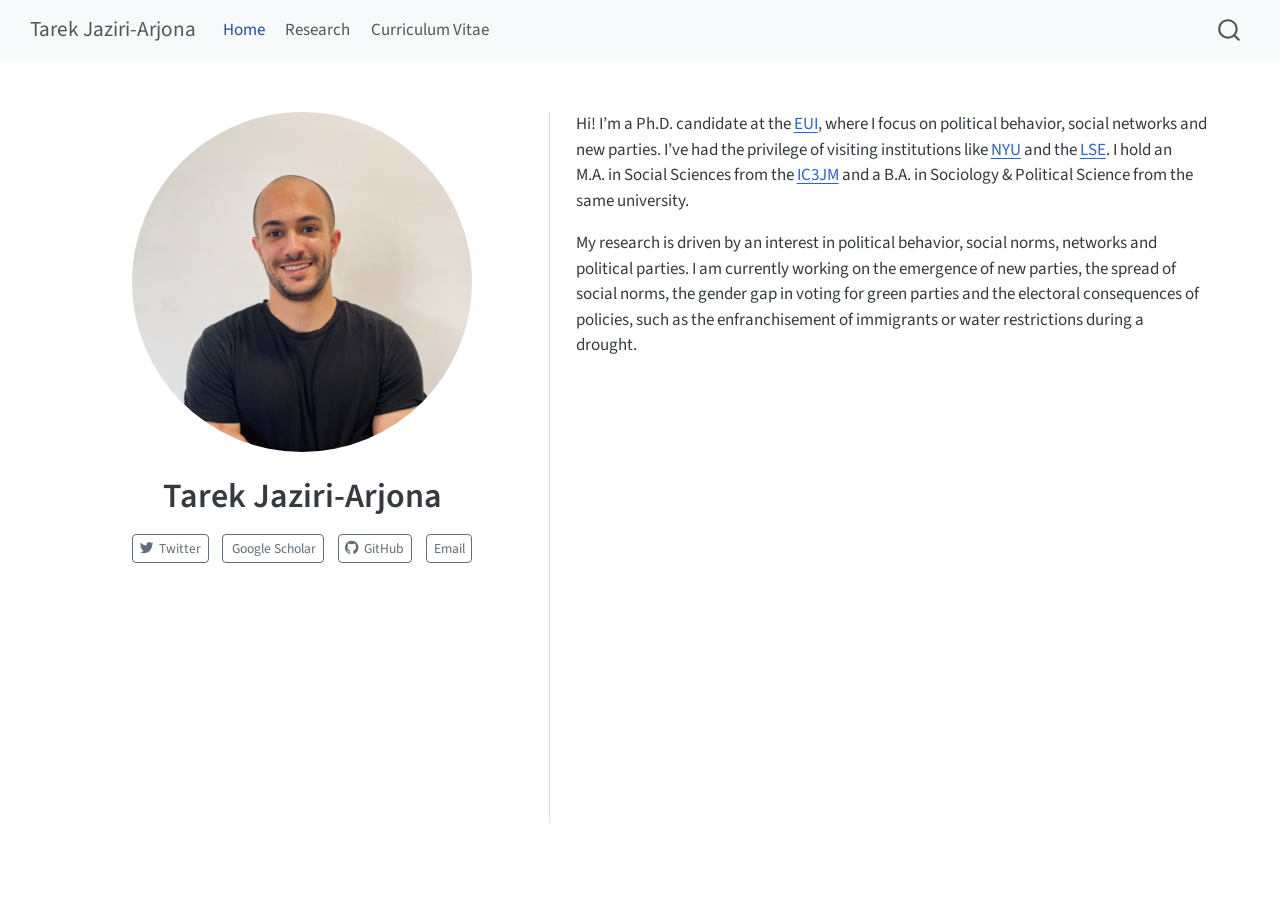
==== commit 4dac7dde: "d" ====
--- a/docs/index.html
+++ b/docs/index.html
@@ -38,8 +38,6 @@
 <script src="site_libs/bootstrap/bootstrap.min.js"></script>
 <link href="site_libs/bootstrap/bootstrap-icons.css" rel="stylesheet">
 <link href="site_libs/bootstrap/bootstrap.min.css" rel="stylesheet" id="quarto-bootstrap" data-mode="light">
-<link href="site_libs/quarto-contrib/academicons-1.9.2/all.css" rel="stylesheet">
-<link href="site_libs/quarto-contrib/academicons-1.9.2/size.css" rel="stylesheet">
 <script id="quarto-search-options" type="application/json">{
   "location": "navbar",
   "copy-button": false,
@@ -131,7 +129,8 @@
      <span class="about-link-text">Twitter</span>
   </a>
   <a href="https://scholar.google.com/citations?user=UDPjzgoAAAAJ&amp;hl=en&amp;oi=ao" class="about-link" rel="" target="">
-     <span class="about-link-text"><i class="ai  ai-google-scholar"></i></span>
+    <i class="bi bi-{{< ai google-scholar >}}"></i>
+     <span class="about-link-text">Google Scholar</span>
   </a>
   <a href="https://github.com/tarekjaziriarjona" class="about-link" rel="" target="">
     <i class="bi bi-github"></i>
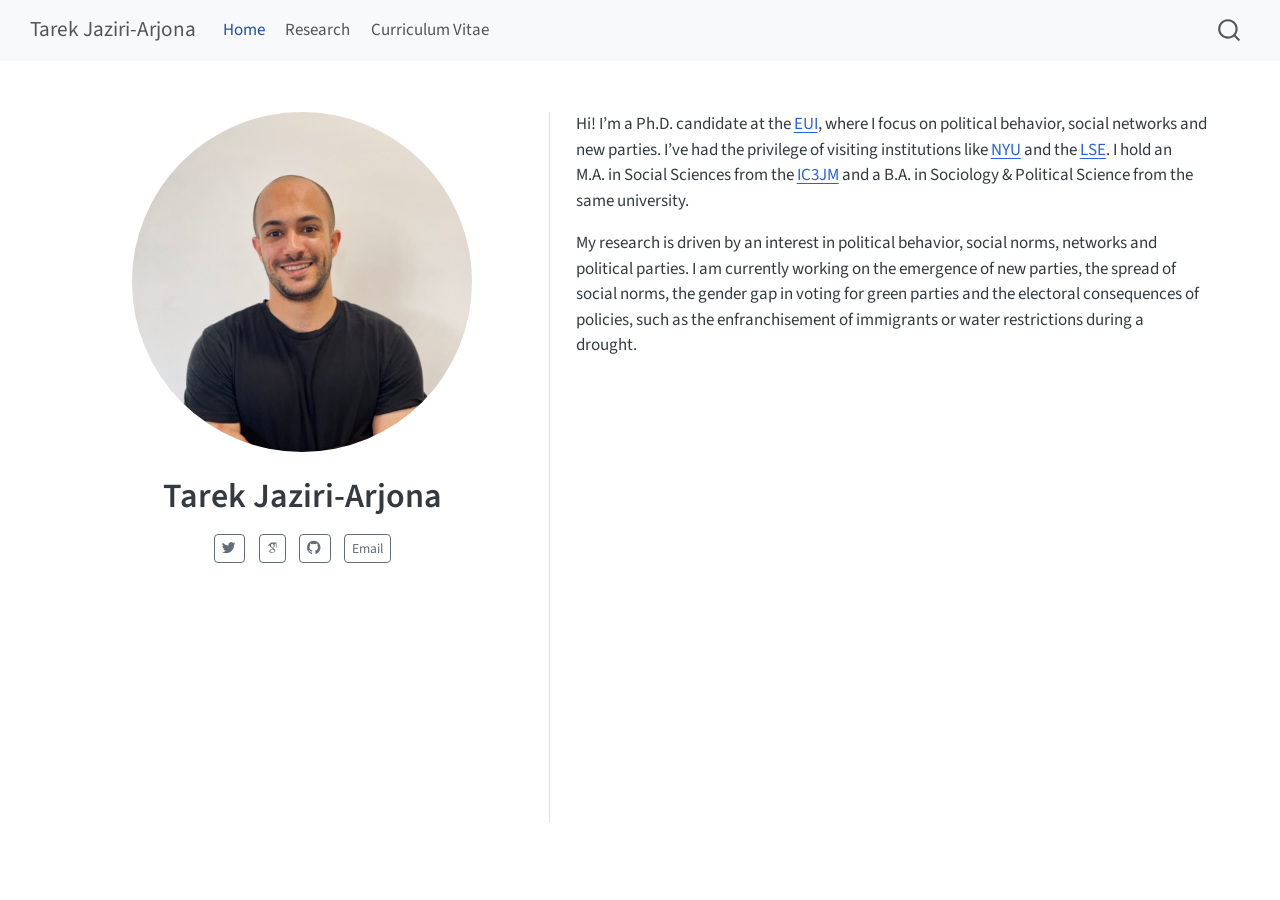
==== commit ee509c8e: "s" ====
--- a/docs/index.html
+++ b/docs/index.html
@@ -38,6 +38,8 @@
 <script src="site_libs/bootstrap/bootstrap.min.js"></script>
 <link href="site_libs/bootstrap/bootstrap-icons.css" rel="stylesheet">
 <link href="site_libs/bootstrap/bootstrap.min.css" rel="stylesheet" id="quarto-bootstrap" data-mode="light">
+<link href="site_libs/quarto-contrib/academicons-1.9.2/all.css" rel="stylesheet">
+<link href="site_libs/quarto-contrib/academicons-1.9.2/size.css" rel="stylesheet">
 <script id="quarto-search-options" type="application/json">{
   "location": "navbar",
   "copy-button": false,
@@ -126,15 +128,14 @@
     <div class="about-links">
   <a href="https://www.x.com/tarekjaziri/" class="about-link" rel="" target="">
     <i class="bi bi-twitter"></i>
-     <span class="about-link-text">Twitter</span>
+     <span class="about-link-text"></span>
   </a>
   <a href="https://scholar.google.com/citations?user=UDPjzgoAAAAJ&amp;hl=en&amp;oi=ao" class="about-link" rel="" target="">
-    <i class="bi bi-{{< ai google-scholar >}}"></i>
-     <span class="about-link-text">Google Scholar</span>
+     <span class="about-link-text"><i class="ai  ai-google-scholar"></i></span>
   </a>
   <a href="https://github.com/tarekjaziriarjona" class="about-link" rel="" target="">
     <i class="bi bi-github"></i>
-     <span class="about-link-text">GitHub</span>
+     <span class="about-link-text"></span>
   </a>
   <a href="mailto:tarek.jaziriarjona@eui.eu" class="about-link" rel="" target="">
      <span class="about-link-text">Email</span>
--- a/docs/site_libs/quarto-contrib/academicons-1.9.2/all.css
+++ b/docs/site_libs/quarto-contrib/academicons-1.9.2/all.css
@@ -0,0 +1,738 @@
+/*
+ *  Academicons 1.9.4 by James Walsh (https://github.com/jpswalsh) and Katja Bercic (https://github.com/katjabercic)
+ *  Fonts generated using FontForge - https://fontforge.org
+ *  Square icons designed to be used alongside Font Awesome square icons - https://fortawesome.github.io/Font-Awesome/
+ *  Licenses - Font: SIL OFL 1.1, CSS: MIT License
+ */
+@font-face {
+  font-family: 'Academicons';
+  font-style: normal;
+  font-weight: 400;
+  font-display: block;
+  src: url('1e21o67/academicons.eot');
+  src: url('1e21o67/academicons.eot') format('embedded-opentype'),
+    url('1e21o67/academicons.ttf') format('truetype'),
+    url('1e21o67/academicons.woff') format('woff'),
+    url('1e21o67/academicons.svg') format('svg');
+}
+
+.ai {
+  font-family: 'Academicons';
+  font-weight: 400;
+  -moz-osx-font-smoothing: grayscale;
+  -webkit-font-smoothing: antialiased;
+  display: inline-block;
+  font-style: normal;
+  font-variant: normal;
+  text-rendering: auto;
+  line-height: 1;
+}
+
+.ai-academia:before {
+  content: "\e9af";
+}
+
+.ai-academia-square:before {
+  content: "\e93d";
+}
+
+.ai-acclaim:before {
+  content: "\e92e";
+}
+
+.ai-acclaim-square:before {
+  content: "\e93a";
+}
+
+.ai-acm:before {
+  content: "\e93c";
+}
+
+.ai-acm-square:before {
+  content: "\e95d";
+}
+
+.ai-acmdl:before {
+  content: "\e96a";
+}
+
+.ai-acmdl-square:before {
+  content: "\e9d3";
+}
+
+.ai-ads:before {
+  content: "\e9cb";
+}
+
+.ai-ads-square:before {
+  content: "\e94a";
+}
+
+.ai-africarxiv:before {
+  content: "\e91b";
+}
+
+.ai-africarxiv-square:before {
+  content: "\e90b";
+}
+
+.ai-archive:before {
+  content: "\e955";
+}
+
+.ai-archive-square:before {
+  content: "\e956";
+}
+
+.ai-arxiv:before {
+  content: "\e974";
+}
+
+.ai-arxiv-square:before {
+  content: "\e9a6";
+}
+
+.ai-biorxiv:before {
+  content: "\e9a2";
+}
+
+.ai-biorxiv-square:before {
+  content: "\e98b";
+}
+
+.ai-ceur:before {
+  content: "\e96d";
+}
+
+.ai-ceur-square:before {
+  content: "\e92f";
+}
+
+.ai-ciencia-vitae:before {
+  content: "\e912";
+}
+
+.ai-ciencia-vitae-square:before {
+  content: "\e913";
+}
+
+.ai-clarivate:before {
+  content: "\e924";
+}
+
+.ai-clarivate-square:before {
+  content: "\e925";
+}
+
+.ai-closed-access:before {
+  content: "\e942";
+}
+
+.ai-closed-access-square:before {
+  content: "\e943";
+}
+
+.ai-conversation:before {
+  content: "\e94c";
+}
+
+.ai-conversation-square:before {
+  content: "\e915";
+}
+
+.ai-coursera:before {
+  content: "\e95f";
+}
+
+.ai-coursera-square:before {
+  content: "\e97f";
+}
+
+.ai-crossref:before {
+  content: "\e918";
+}
+
+.ai-crossref-square:before {
+  content: "\e919";
+}
+
+.ai-cv:before {
+  content: "\e9a5";
+}
+
+.ai-cv-square:before {
+  content: "\e90a";
+}
+
+.ai-datacite:before {
+  content: "\e91c";
+}
+
+.ai-datacite-square:before {
+  content: "\e91d";
+}
+
+.ai-dataverse:before {
+  content: "\e9f7";
+}
+
+.ai-dataverse-square:before {
+  content: "\e9e4";
+}
+
+.ai-dblp:before {
+  content: "\e94f";
+}
+
+.ai-dblp-square:before {
+  content: "\e93f";
+}
+
+.ai-depsy:before {
+  content: "\e97a";
+}
+
+.ai-depsy-square:before {
+  content: "\e94b";
+}
+
+.ai-doi:before {
+  content: "\e97e";
+}
+
+.ai-doi-square:before {
+  content: "\e98f";
+}
+
+.ai-dryad:before {
+  content: "\e97c";
+}
+
+.ai-dryad-square:before {
+  content: "\e98c";
+}
+
+.ai-elsevier:before {
+  content: "\e961";
+}
+
+.ai-elsevier-square:before {
+  content: "\e910";
+}
+
+.ai-figshare:before {
+  content: "\e981";
+}
+
+.ai-figshare-square:before {
+  content: "\e9e7";
+}
+
+.ai-google-scholar:before {
+  content: "\e9d4";
+}
+
+.ai-google-scholar-square:before {
+  content: "\e9f9";
+}
+
+.ai-hal:before {
+  content: "\e92c";
+}
+
+.ai-hal-square:before {
+  content: "\e92d";
+}
+
+.ai-hypothesis:before {
+  content: "\e95a";
+}
+
+.ai-hypothesis-square:before {
+  content: "\e95b";
+}
+
+.ai-ideas-repec:before {
+  content: "\e9ed";
+}
+
+.ai-ideas-repec-square:before {
+  content: "\e9f8";
+}
+
+.ai-ieee:before {
+  content: "\e929";
+}
+
+.ai-ieee-square:before {
+  content: "\e9b9";
+}
+
+.ai-impactstory:before {
+  content: "\e9cf";
+}
+
+.ai-impactstory-square:before {
+  content: "\e9aa";
+}
+
+.ai-inaturalist:before {
+  content: "\e900";
+}
+
+.ai-inaturalist-square:before {
+  content: "\e901";
+}
+
+.ai-inpn:before {
+  content: "\e902";
+}
+
+.ai-inpn-square:before {
+  content: "\e903";
+}
+
+.ai-inspire:before {
+  content: "\e9e9";
+}
+
+.ai-inspire-square:before {
+  content: "\e9fe";
+}
+
+.ai-isidore:before {
+  content: "\e936";
+}
+
+.ai-isidore-square:before {
+  content: "\e954";
+}
+
+.ai-isni:before {
+  content: "\e957";
+}
+
+.ai-isni-square:before {
+  content: "\e958";
+}
+
+.ai-jstor:before {
+  content: "\e938";
+}
+
+.ai-jstor-square:before {
+  content: "\e944";
+}
+
+.ai-lattes:before {
+  content: "\e9b3";
+}
+
+.ai-lattes-square:before {
+  content: "\e99c";
+}
+
+.ai-mathoverflow:before {
+  content: "\e9f6";
+}
+
+.ai-mathoverflow-square:before {
+  content: "\e97b";
+}
+
+.ai-mendeley:before {
+  content: "\e9f0";
+}
+
+.ai-mendeley-square:before {
+  content: "\e9f3";
+}
+
+.ai-moodle:before {
+  content: "\e907";
+}
+
+.ai-moodle-square:before {
+  content: "\e908";
+}
+
+.ai-mtmt:before {
+  content: "\e950";
+}
+
+.ai-mtmt-square:before {
+  content: "\e951";
+}
+
+.ai-nakala:before {
+  content: "\e940";
+}
+
+.ai-nakala-square:before {
+  content: "\e941";
+}
+
+.ai-obp:before {
+  content: "\e92a";
+}
+
+.ai-obp-square:before {
+  content: "\e92b";
+}
+
+.ai-open-access:before {
+  content: "\e939";
+}
+
+.ai-open-access-square:before {
+  content: "\e9f4";
+}
+
+.ai-open-data:before {
+  content: "\e966";
+}
+
+.ai-open-data-square:before {
+  content: "\e967";
+}
+
+.ai-open-materials:before {
+  content: "\e968";
+}
+
+.ai-open-materials-square:before {
+  content: "\e969";
+}
+
+.ai-openedition:before {
+  content: "\e946";
+}
+
+.ai-openedition-square:before {
+  content: "\e947";
+}
+
+.ai-orcid:before {
+  content: "\e9d9";
+}
+
+.ai-orcid-square:before {
+  content: "\e9c3";
+}
+
+.ai-osf:before {
+  content: "\e9ef";
+}
+
+.ai-osf-square:before {
+  content: "\e931";
+}
+
+.ai-overleaf:before {
+  content: "\e914";
+}
+
+.ai-overleaf-square:before {
+  content: "\e98d";
+}
+
+.ai-philpapers:before {
+  content: "\e98a";
+}
+
+.ai-philpapers-square:before {
+  content: "\e96f";
+}
+
+.ai-piazza:before {
+  content: "\e99a";
+}
+
+.ai-piazza-square:before {
+  content: "\e90c";
+}
+
+.ai-preregistered:before {
+  content: "\e906";
+}
+
+.ai-preregistered-square:before {
+  content: "\e96b";
+}
+
+.ai-protocols:before {
+  content: "\e952";
+}
+
+.ai-protocols-square:before {
+  content: "\e953";
+}
+
+.ai-psyarxiv:before {
+  content: "\e90e";
+}
+
+.ai-psyarxiv-square:before {
+  content: "\e90f";
+}
+
+.ai-publons:before {
+  content: "\e937";
+}
+
+.ai-publons-square:before {
+  content: "\e94e";
+}
+
+.ai-pubmed:before {
+  content: "\e99f";
+}
+
+.ai-pubmed-square:before {
+  content: "\e97d";
+}
+
+.ai-pubpeer:before {
+  content: "\e922";
+}
+
+.ai-pubpeer-square:before {
+  content: "\e923";
+}
+
+.ai-researcherid:before {
+  content: "\e91a";
+}
+
+.ai-researcherid-square:before {
+  content: "\e95c";
+}
+
+.ai-researchgate:before {
+  content: "\e95e";
+}
+
+.ai-researchgate-square:before {
+  content: "\e99e";
+}
+
+.ai-ror:before {
+  content: "\e948";
+}
+
+.ai-ror-square:before {
+  content: "\e949";
+}
+
+.ai-sci-hub:before {
+  content: "\e959";
+}
+
+.ai-sci-hub-square:before {
+  content: "\e905";
+}
+
+.ai-scirate:before {
+  content: "\e98e";
+}
+
+.ai-scirate-square:before {
+  content: "\e99d";
+}
+
+.ai-scopus:before {
+  content: "\e91e";
+}
+
+.ai-scopus-square:before {
+  content: "\e91f";
+}
+
+.ai-semantic-scholar:before {
+  content: "\e96e";
+}
+
+.ai-semantic-scholar-square:before {
+  content: "\e96c";
+}
+
+.ai-springer:before {
+  content: "\e928";
+}
+
+.ai-springer-square:before {
+  content: "\e99b";
+}
+
+.ai-ssrn:before {
+  content: "\e916";
+}
+
+.ai-ssrn-square:before {
+  content: "\e917";
+}
+
+.ai-stackoverflow:before {
+  content: "\e920";
+}
+
+.ai-stackoverflow-square:before {
+  content: "\e921";
+}
+
+.ai-viaf:before {
+  content: "\e933";
+}
+
+.ai-viaf-square:before {
+  content: "\e934";
+}
+
+.ai-wiley:before {
+  content: "\e926";
+}
+
+.ai-wiley-square:before {
+  content: "\e927";
+}
+
+.ai-zenodo:before {
+  content: "\e911";
+}
+
+.ai-zotero:before {
+  content: "\e962";
+}
+
+.ai-zotero-square:before {
+  content: "\e932";
+}
+
+/*  Duplication of the FontAwesome style classes using 'ai' in place of 'fa'. */
+.ai-lg {
+  font-size: 1.33333em;
+  line-height: 0.75em;
+  vertical-align: -.0667em;
+}
+
+.ai-xs {
+  font-size: .75em;
+}
+
+.ai-sm {
+  font-size: .875em;
+}
+
+.ai-1x {
+  font-size: 1em;
+}
+
+.ai-2x {
+  font-size: 2em;
+}
+
+.ai-3x {
+  font-size: 3em;
+}
+
+.ai-4x {
+  font-size: 4em;
+}
+
+.ai-5x {
+  font-size: 5em;
+}
+
+.ai-6x {
+  font-size: 6em;
+}
+
+.ai-7x {
+  font-size: 7em;
+}
+
+.ai-8x {
+  font-size: 8em;
+}
+
+.ai-9x {
+  font-size: 9em;
+}
+
+.ai-10x {
+  font-size: 10em;
+}
+
+.ai-fw {
+  text-align: center;
+  width: 1.25em;
+}
+
+.ai-ul {
+  list-style-type: none;
+  margin-left: 2.5em;
+  padding-left: 0;
+}
+
+.ai-ul>li {
+  position: relative;
+}
+
+.ai-li {
+  left: -2em;
+  position: absolute;
+  text-align: center;
+  width: 2em;
+  line-height: inherit;
+}
+
+.ai-border {
+  border: solid 0.08em #eee;
+  border-radius: .1em;
+  padding: .2em .25em .15em;
+}
+
+.ai-pull-left {
+  float: left;
+}
+
+.ai-pull-right {
+  float: right;
+}
+
+.ai.ai-pull-left {
+  margin-right: .3em;
+}
+
+.ai.ai-pull-right {
+  margin-right: .3em;
+}
+
+.ai-stack {
+  display: inline-block;
+  height: 2em;
+  line-height: 2em;
+  position: relative;
+  vertical-align: middle;
+  width: 2.5em;
+}
+
+.ai-stack-1x,
+.ai-stack-2x {
+  left: 0;
+  position: absolute;
+  text-align: center;
+  width: 100%;
+}
+
+.ai-stack-1x {
+  line-height: inherit;
+}
+
+.ai-stack-2x {
+  font-size: 2em;
+}
+
+.ai-inverse {
+  color: #fff;
+}
--- a/docs/site_libs/quarto-contrib/academicons-1.9.2/size.css
+++ b/docs/site_libs/quarto-contrib/academicons-1.9.2/size.css
@@ -0,0 +1,115 @@
+.ai-tiny {
+  font-size: 0.5em;
+}
+
+.ai-scriptsize {
+  font-size: 0.7em;
+}
+
+.ai-footnotesize {
+  font-size: 0.8em;
+}
+
+.ai-small {
+  font-size: 0.9em;
+}
+
+.ai-normalsize {
+  font-size: 1em;
+}
+
+.ai-large {
+  font-size: 1.2em;
+}
+
+.ai-Large {
+  font-size: 1.5em;
+}
+
+.ai-LARGE {
+  font-size: 1.75em;
+}
+
+.ai-huge {
+  font-size: 2em;
+}
+
+.ai-Huge {
+  font-size: 2.5em;
+}
+
+.ai-1x {
+  font-size: 1em;
+}
+
+.ai-2x {
+  font-size: 2em;
+}
+
+.ai-3x {
+  font-size: 3em;
+}
+
+.ai-4x {
+  font-size: 4em;
+}
+
+.ai-5x {
+  font-size: 5em;
+}
+
+.ai-6x {
+  font-size: 6em;
+}
+
+.ai-7x {
+  font-size: 7em;
+}
+
+.ai-8x {
+  font-size: 8em;
+}
+
+.ai-9x {
+  font-size: 9em;
+}
+
+.ai-10x {
+  font-size: 10em;
+}
+
+.ai-2xs {
+  font-size: 0.625em;
+  line-height: 0.1em;
+  vertical-align: 0.225em;
+}
+
+.ai-xs {
+  font-size: 0.75em;
+  line-height: 0.08333em;
+  vertical-align: 0.125em;
+}
+
+.ai-sm {
+  font-size: 0.875em;
+  line-height: 0.07143em;
+  vertical-align: 0.05357em;
+}
+
+.ai-lg {
+  font-size: 1.25em;
+  line-height: 0.05em;
+  vertical-align: -0.075em;
+}
+
+.ai-xl {
+  font-size: 1.5em;
+  line-height: 0.04167em;
+  vertical-align: -0.125em;
+}
+
+.ai-2xl {
+  font-size: 2em;
+  line-height: 0.03125em;
+  vertical-align: -0.1875em;
+}
